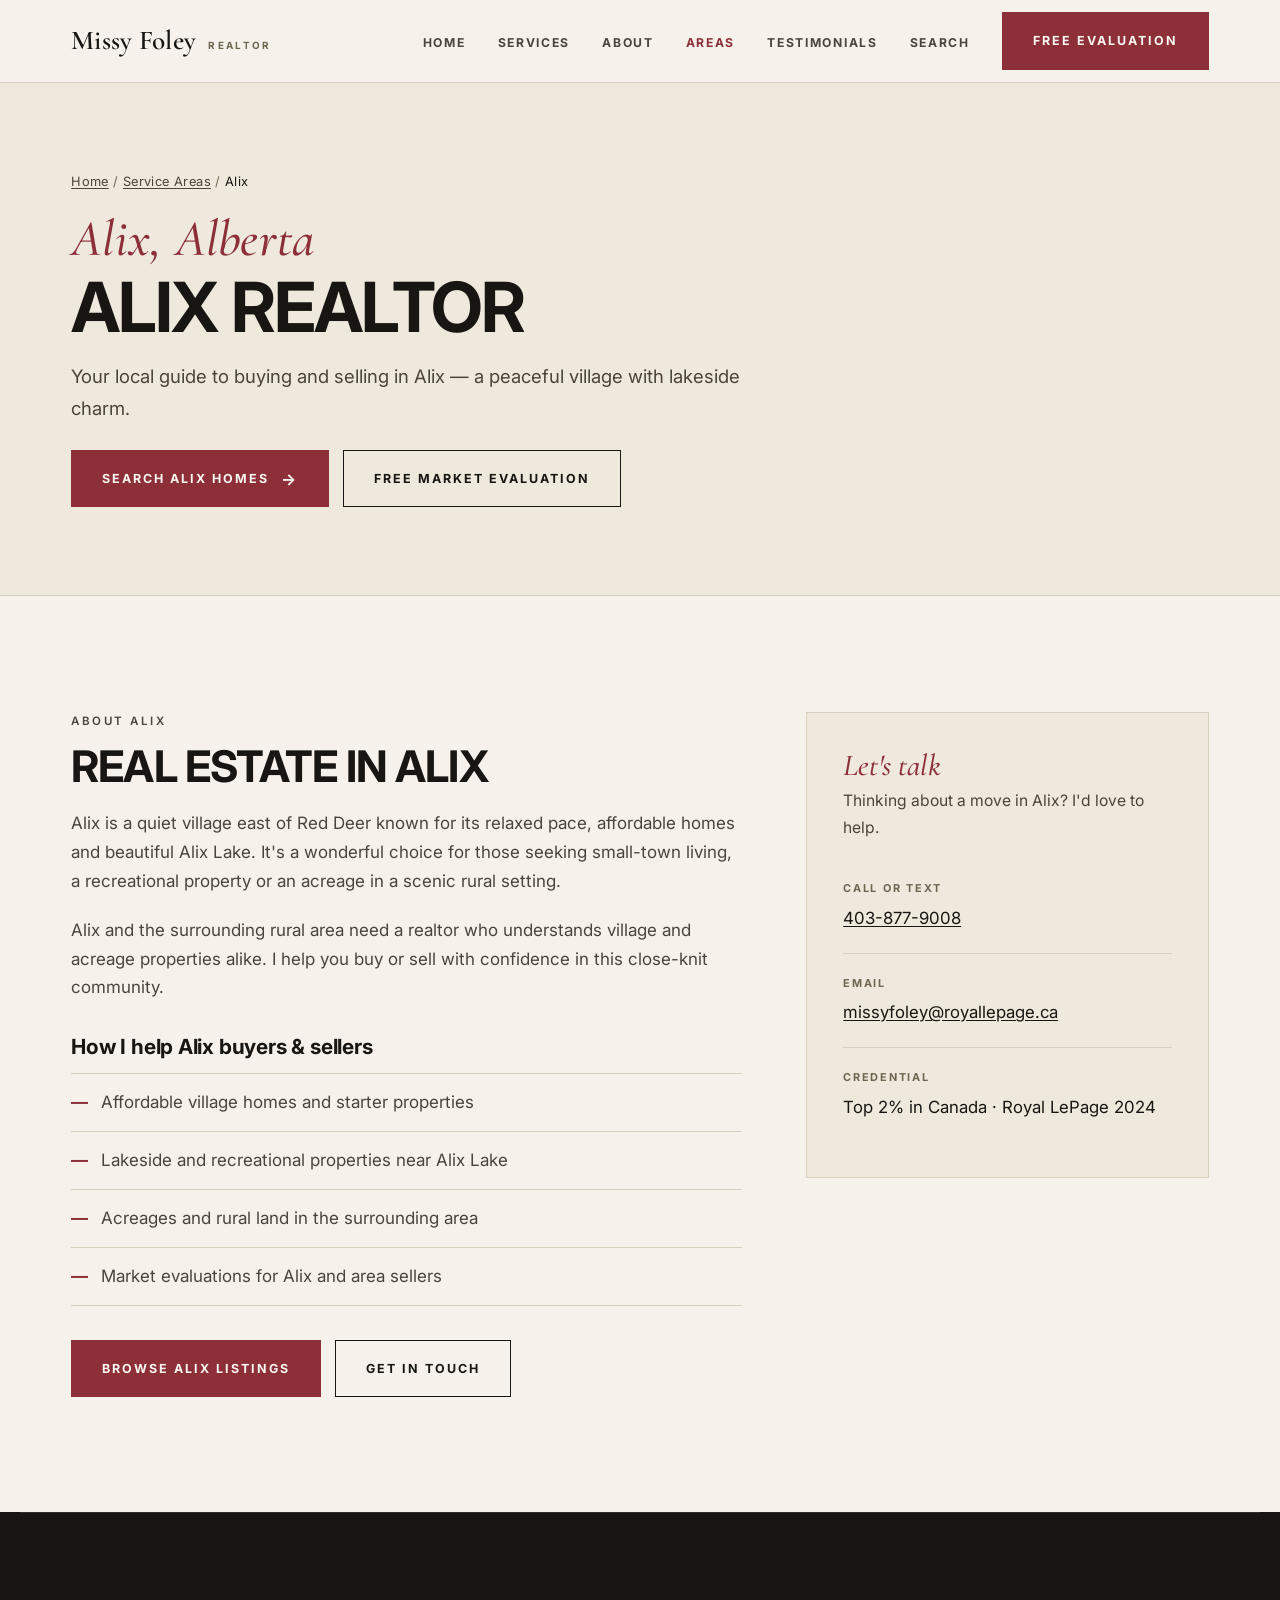
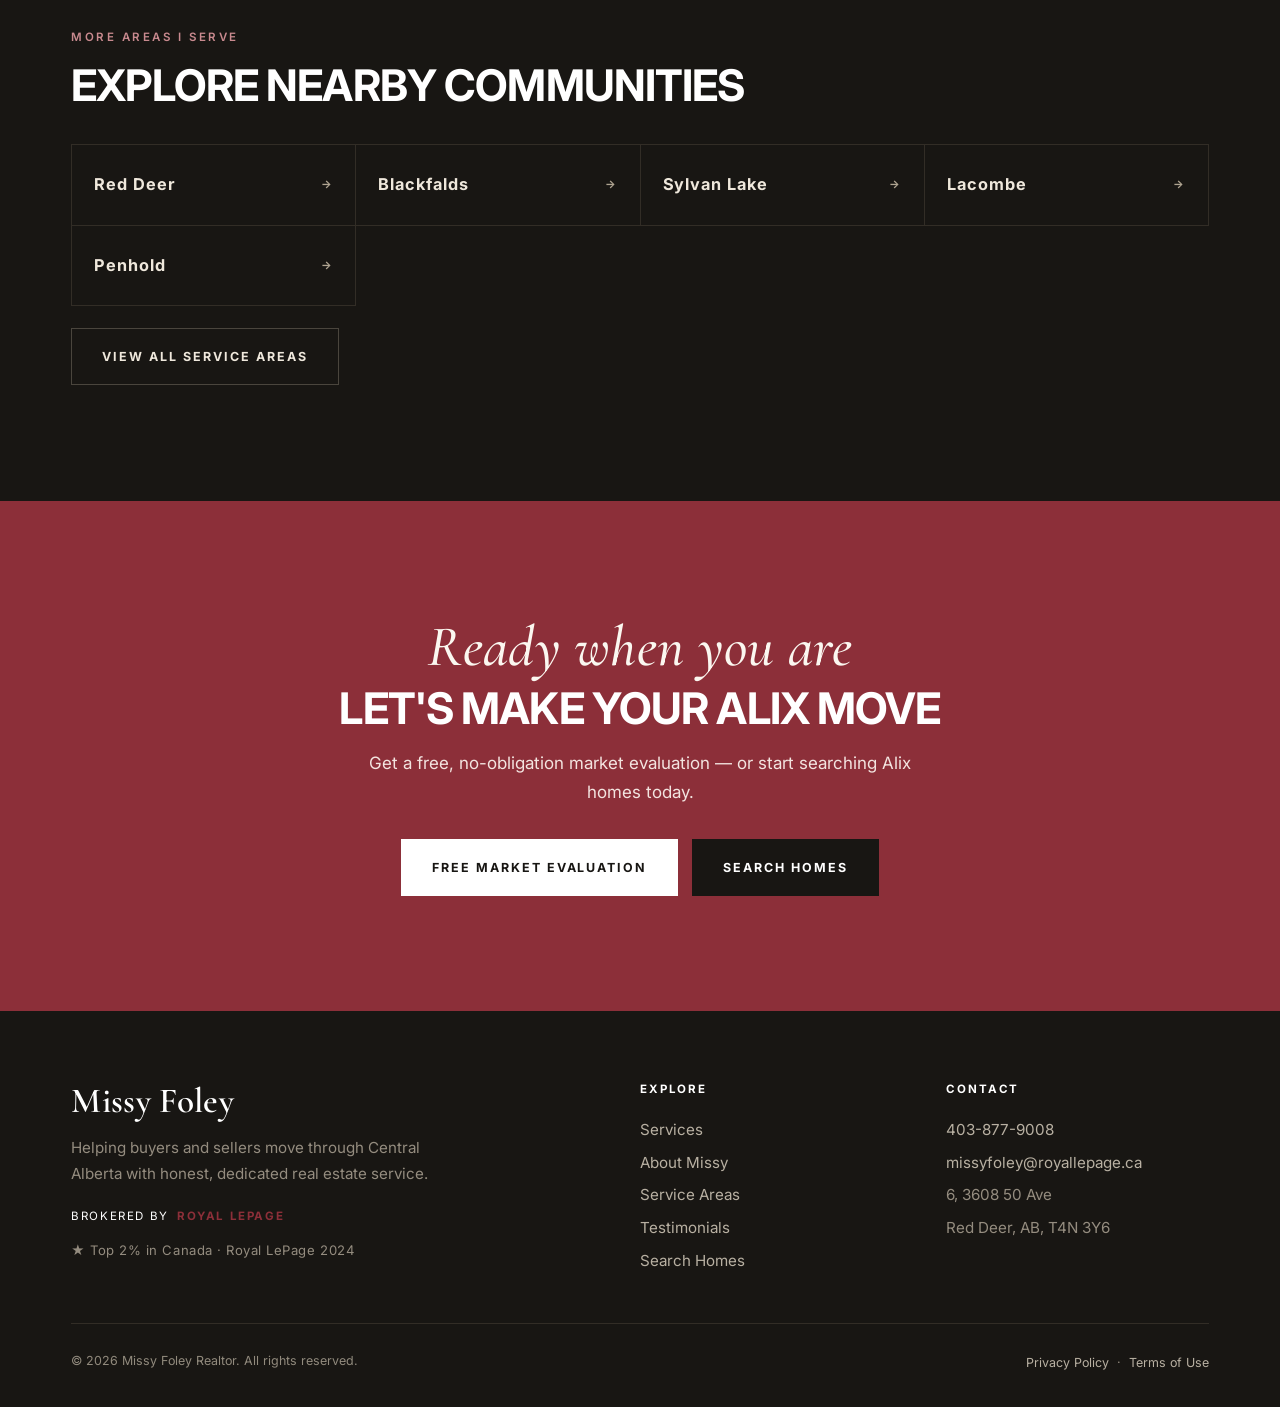
==== alix.html @ 683557af "Add files via upload" ====
<!DOCTYPE html>
<html lang="en">
<head>
<meta charset="UTF-8">
<meta name="viewport" content="width=device-width, initial-scale=1.0">
<title>Alix Realtor | Homes for Sale in Alix, AB | Missy Foley</title>
<meta name="description" content="Buying or selling in Alix, Alberta? Missy Foley is a top Central Alberta realtor (Top 2% in Canada, Royal LePage 2024). Search Alix homes for sale and get a free market evaluation.">
<meta name="keywords" content="Alix realtor, homes for sale Alix, Alix real estate, buying a home Alix, selling a home Alix, Alix AB realtor, Central Alberta realtor">
<link rel="canonical" href="https://missyfoley.royallepage.ca/alix.html">
<meta property="og:type" content="website">
<meta property="og:title" content="Alix Realtor | Homes for Sale in Alix, AB | Missy Foley">
<meta property="og:description" content="Buying or selling in Alix, Alberta? Missy Foley is a top Central Alberta realtor (Top 2% in Canada, Royal LePage 2024). Search Alix homes for sale and get a free market evaluation.">
<meta property="og:url" content="https://missyfoley.royallepage.ca/alix.html">
<meta property="og:locale" content="en_CA">
<meta name="robots" content="index, follow">
<link rel="preconnect" href="https://fonts.googleapis.com">
<link rel="preconnect" href="https://fonts.gstatic.com" crossorigin>
<link href="https://fonts.googleapis.com/css2?family=Inter:wght@300;400;500;600;700&family=Cormorant+Garamond:ital,wght@0,500;0,600;1,500;1,600&display=swap" rel="stylesheet">
<link rel="stylesheet" href="css/style.css">
<script type="application/ld+json">
{
  "@context":"https://schema.org",
  "@type":"RealEstateAgent",
  "name":"Missy Foley Realtor — Alix",
  "url":"https://missyfoley.royallepage.ca/alix.html",
  "telephone":"+1-403-877-9008",
  "email":"missyfoley@royallepage.ca",
  "areaServed":{"@type":"City","name":"Alix, Alberta"},
  "address":{"@type":"PostalAddress","streetAddress":"6, 3608 50 Ave","addressLocality":"Red Deer","addressRegion":"AB","postalCode":"T4N 3Y6","addressCountry":"CA"},
  "parentOrganization":{"@type":"Organization","name":"Royal LePage"},
  "award":"Top 2% in Canada, Royal LePage (2024)"
}
</script>
<script type="application/ld+json">
{
  "@context":"https://schema.org",
  "@type":"BreadcrumbList",
  "itemListElement":[
    {"@type":"ListItem","position":1,"name":"Home","item":"https://missyfoley.royallepage.ca/"},
    {"@type":"ListItem","position":2,"name":"Service Areas","item":"https://missyfoley.royallepage.ca/areas.html"},
    {"@type":"ListItem","position":3,"name":"Alix","item":"https://missyfoley.royallepage.ca/alix.html"}
  ]
}
</script>
</head>
<body>
<a class="skip-link" href="#main-city">Skip to content</a>
<header class="site-header">
  <div class="wrap nav">
    <a href="index.html" class="brand"><span class="brand__script">Missy Foley</span><span class="brand__tag">Realtor</span></a>
    <ul class="nav__links">
      <li><a href="index.html">Home</a></li>
      <li><a href="index.html#services">Services</a></li>
      <li><a href="index.html#about">About</a></li>
      <li><a href="areas.html" class="active" aria-current="page">Areas</a></li>
      <li><a href="testimonials.html">Testimonials</a></li>
      <li><a href="search.html">Search</a></li>
      <li><a href="index.html#contact" class="btn btn--red">Free Evaluation</a></li>
    </ul>
    <button class="nav__toggle" aria-label="Menu" aria-expanded="false"><span></span><span></span><span></span></button>
  </div>
</header>

<section class="page-hero" id="main-city">
  <div class="wrap">
    <nav class="crumbs" aria-label="Breadcrumb">
      <a href="index.html">Home</a> <span aria-hidden="true">/</span>
      <a href="areas.html">Service Areas</a> <span aria-hidden="true">/</span>
      <span aria-current="page">Alix</span>
    </nav>
    <span class="script">Alix, Alberta</span>
    <h1>Alix Realtor</h1>
    <p class="lead">Your local guide to buying and selling in Alix — a peaceful village with lakeside charm.</p>
    <div style="display:flex;gap:14px;flex-wrap:wrap;margin-top:26px">
      <a href="https://missyfoley.royallepage.ca" target="_blank" rel="noopener" class="btn btn--red">Search Alix Homes <span class="btn__arrow">&rarr;</span></a>
      <a href="index.html#contact" class="btn btn--ghost">Free Market Evaluation</a>
    </div>
  </div>
</section>

<section class="section">
  <div class="wrap city-body">
    <div class="city-body__main">
      <p class="kicker kicker--red">About Alix</p>
      <h2 style="margin:12px 0 18px">Real estate in Alix</h2>
      <p>Alix is a quiet village east of Red Deer known for its relaxed pace, affordable homes and beautiful Alix Lake. It&#x27;s a wonderful choice for those seeking small-town living, a recreational property or an acreage in a scenic rural setting.</p>
      <p style="margin-top:20px">Alix and the surrounding rural area need a realtor who understands village and acreage properties alike. I help you buy or sell with confidence in this close-knit community.</p>

      <h3 style="margin:34px 0 8px;text-transform:none;font-size:1.3rem;letter-spacing:-.01em">How I help Alix buyers &amp; sellers</h3>
      <ul class="city-list">
        <li>Affordable village homes and starter properties</li>
        <li>Lakeside and recreational properties near Alix Lake</li>
        <li>Acreages and rural land in the surrounding area</li>
        <li>Market evaluations for Alix and area sellers</li>
      </ul>

      <div style="margin-top:34px;display:flex;gap:14px;flex-wrap:wrap">
        <a href="https://missyfoley.royallepage.ca" target="_blank" rel="noopener" class="btn btn--red">Browse Alix Listings</a>
        <a href="index.html#contact" class="btn btn--ghost">Get in Touch</a>
      </div>
    </div>
    <aside class="city-aside">
      <div class="city-card">
        <span class="script" style="color:var(--red);font-size:1.9rem;display:block;margin-bottom:6px">Let's talk</span>
        <p style="font-size:.98rem;color:var(--ink-2);margin-bottom:18px">Thinking about a move in Alix? I'd love to help.</p>
        <div class="info-item"><b>Call or Text</b><a href="tel:+14038779008" class="inline-link">403-877-9008</a></div>
        <div class="info-item"><b>Email</b><a href="mailto:missyfoley@royallepage.ca" class="inline-link">missyfoley@royallepage.ca</a></div>
        <div class="info-item"><b>Credential</b><span>Top 2% in Canada · Royal LePage 2024</span></div>
      </div>
    </aside>
  </div>
</section>

<section class="section areas" style="padding-top:0;background:var(--ink)">
  <div class="wrap" style="padding-top:clamp(64px,9vw,120px);border-top:1px solid #322d26">
    <p class="kicker">More Areas I Serve</p>
    <h2>Explore nearby communities</h2>
    <div class="area-grid" style="margin-top:34px">
      <a href="red-deer.html">Red Deer <span>&rarr;</span></a>
      <a href="blackfalds.html">Blackfalds <span>&rarr;</span></a>
      <a href="sylvan-lake.html">Sylvan Lake <span>&rarr;</span></a>
      <a href="lacombe.html">Lacombe <span>&rarr;</span></a>
      <a href="penhold.html">Penhold <span>&rarr;</span></a>
      
    </div>
    <p style="margin-top:22px"><a href="areas.html" class="btn" style="background:transparent;border-color:#4a453d;color:#efe8dc">View all service areas</a></p>
  </div>
</section>

<section class="section cta">
  <div class="wrap">
    <span class="script">Ready when you are</span>
    <h2>Let's make your Alix move</h2>
    <p>Get a free, no-obligation market evaluation — or start searching Alix homes today.</p>
    <div class="cta__btns">
      <a href="index.html#contact" class="btn btn--onred">Free Market Evaluation</a>
      <a href="https://missyfoley.royallepage.ca" target="_blank" rel="noopener" class="btn" style="background:#181613;border-color:#181613">Search Homes</a>
    </div>
  </div>
</section>

<footer class="footer">
  <div class="wrap">
    <div class="footer__grid">
      <div class="footer__brand">
        <span class="brand__script">Missy Foley</span>
        <p>Helping buyers and sellers move through Central Alberta with honest, dedicated real estate service.</p>
        <div class="footer__lp">Brokered by <b>Royal LePage</b></div>
        <p style="color:#948c7f;font-size:.82rem;margin-top:10px;letter-spacing:.04em">★ Top 2% in Canada · Royal LePage 2024</p>
      </div>
      <div>
        <h3 class="footer__h">Explore</h3>
        <a href="index.html#services">Services</a><br><a href="index.html#about">About Missy</a><br>
        <a href="areas.html">Service Areas</a><br><a href="testimonials.html">Testimonials</a><br><a href="search.html">Search Homes</a>
      </div>
      <div>
        <h3 class="footer__h">Contact</h3>
        <a href="tel:+14038779008">403-877-9008</a><br>
        <a href="mailto:missyfoley@royallepage.ca">missyfoley@royallepage.ca</a><br>
        <span style="color:#948c7f;font-size:.95rem;line-height:2.15">6, 3608 50 Ave<br>Red Deer, AB, T4N 3Y6</span>
      </div>
    </div>
    <div class="footer__bottom">
      <span>&copy; <span id="yr"></span> Missy Foley Realtor. All rights reserved.</span>
      <span><a href="privacy.html">Privacy Policy</a> &nbsp;·&nbsp; <a href="terms.html">Terms of Use</a></span>
    </div>
  </div>
</footer>
<script>document.getElementById('yr').textContent=new Date().getFullYear();</script>
<script src="js/main.js"></script>
</body>
</html>
---- css/style.css ----
/* ===== Missy Foley Realtor — Editorial Rebrand ===== */
:root{
  --paper:#F6F2EB;--paper-2:#EFE8DC;--ink:#181613;--ink-2:#4A443C;--taupe:#6E6551;
  --line:#D8CFBF;--red:#8C2F39;--red-dk:#6F242C;--white:#fff;--offwhite:#FBF7F0;--rose:#C98A8F;--maxw:1240px;
  --serif:"Cormorant Garamond",Georgia,serif;
  --sans:"Inter",-apple-system,BlinkMacSystemFont,"Segoe UI",sans-serif;
}
*{box-sizing:border-box;margin:0;padding:0}
html{scroll-behavior:smooth}
body{font-family:var(--sans);color:var(--ink);background:var(--paper);line-height:1.7;font-size:17px;font-weight:400;-webkit-font-smoothing:antialiased}
img{max-width:100%;display:block}
a{color:inherit;text-decoration:none}
h1,h2,h3,h4{font-family:var(--sans);font-weight:700;line-height:1.1;letter-spacing:-.02em}
h1{font-size:clamp(2.3rem,5.4vw,4.4rem);text-transform:uppercase;letter-spacing:-.025em}
h2{font-size:clamp(1.8rem,3.4vw,2.8rem);text-transform:uppercase;letter-spacing:-.02em}
h3{font-size:1.15rem;text-transform:uppercase;letter-spacing:.02em}
.script{font-family:var(--serif);text-transform:none!important;font-weight:500;letter-spacing:.005em;color:var(--ink-2);line-height:1.1;font-style:italic}
p{max-width:66ch}
.lead{font-size:1.16rem;color:var(--ink-2);max-width:56ch;font-weight:400}
.kicker{font-size:.72rem;font-weight:600;letter-spacing:.22em;text-transform:uppercase;color:var(--taupe)}
.kicker--red{color:var(--red)}
.wrap{max-width:var(--maxw);margin:0 auto;padding:0 clamp(22px,4vw,54px)}
.section{padding:clamp(64px,9vw,120px) 0}
.btn{display:inline-flex;align-items:center;gap:12px;font-family:var(--sans);font-weight:700;font-size:.78rem;letter-spacing:.16em;text-transform:uppercase;padding:17px 30px;border:1.5px solid var(--ink);background:var(--ink);color:#fff;cursor:pointer;transition:background .22s,color .22s,border-color .22s}
.btn:hover{background:transparent;color:var(--ink)}
.btn--red{background:var(--red);border-color:var(--red);color:var(--offwhite)}
.btn--red:hover{background:var(--red-dk);border-color:var(--red-dk);color:var(--offwhite)}
.btn--ghost{background:transparent;color:var(--ink)}
.btn--ghost:hover{background:var(--ink);color:#fff}
.btn--onred{background:#fff;border-color:#fff;color:var(--ink)}
.btn--onred:hover{background:transparent;color:#fff}
.btn__arrow{font-size:1rem;line-height:1}
.site-header{position:sticky;top:0;z-index:100;background:rgba(246,242,235,.94);backdrop-filter:blur(8px);border-bottom:1px solid var(--line)}
.nav{display:flex;align-items:center;justify-content:space-between;height:82px}
.brand{display:flex;align-items:baseline;gap:12px}
.brand__script{font-family:var(--serif);font-size:1.7rem;font-weight:600;color:var(--ink);line-height:1;letter-spacing:.01em}
.brand__tag{font-size:.62rem;letter-spacing:.24em;text-transform:uppercase;color:var(--taupe);font-weight:700}
.nav__links{display:flex;align-items:center;gap:32px;list-style:none}
.nav__links a:not(.btn){font-size:.76rem;font-weight:700;letter-spacing:.14em;text-transform:uppercase;color:var(--ink-2);transition:color .2s}
.nav__links a:not(.btn):hover,.nav__links a:not(.btn).active{color:var(--red)}
.nav__links a.btn--red,.nav__links a.btn--red:hover{color:var(--offwhite)}
.nav__toggle{display:none;background:none;border:0;cursor:pointer;flex-direction:column;gap:5px;padding:8px}
.nav__toggle span{width:26px;height:2px;background:var(--ink);display:block;transition:.25s}
.hero{position:relative;background:var(--paper);border-bottom:1px solid var(--line)}
.hero__grid{display:grid;grid-template-columns:1.02fr 1fr;min-height:min(86vh,760px)}
.hero__left{padding:clamp(48px,7vw,96px) clamp(22px,4vw,72px) clamp(48px,7vw,96px) clamp(40px,6vw,110px);display:flex;flex-direction:column;justify-content:center;position:relative}
.hero__spine{position:absolute;left:clamp(20px,3.4vw,54px);top:clamp(48px,7vw,96px);bottom:clamp(48px,7vw,96px);width:2px;background:var(--red)}
.hero__index{position:absolute;left:clamp(8px,2.4vw,34px);top:50%;transform:rotate(180deg);writing-mode:vertical-rl;font-size:.66rem;letter-spacing:.32em;text-transform:uppercase;color:var(--taupe);font-weight:700}
.hero__namescript{font-family:var(--serif);font-style:italic;color:var(--ink);font-size:clamp(2.6rem,5.2vw,4.2rem);line-height:1.05;margin-bottom:10px;font-weight:600}
.hero h1{margin:0 0 24px;font-size:clamp(1.5rem,3vw,2.4rem);letter-spacing:-.01em;color:var(--ink)}
.hero__sub{font-size:clamp(1.05rem,1.6vw,1.28rem);color:var(--ink-2);max-width:44ch;margin-bottom:36px}
.hero__cta{display:flex;gap:14px;flex-wrap:wrap}
.hero__right{position:relative;background:var(--ink)}
.hero__right img{width:100%;height:100%;object-fit:cover;object-position:center top;filter:saturate(1.02)}
.hero__stamp{position:absolute;left:-46px;bottom:44px;background:var(--red);color:var(--offwhite);padding:28px 32px;max-width:240px;box-shadow:0 24px 40px -22px rgba(0,0,0,.55)}
.hero__stamp b{font-family:var(--serif);font-weight:600;font-size:2rem;display:block;line-height:1;margin-bottom:14px}
.hero__stamp span{font-size:.78rem;letter-spacing:.14em;text-transform:uppercase;font-weight:600;line-height:1.5;display:block}
.marquee{background:var(--ink);color:var(--paper);overflow:hidden;border-bottom:1px solid #2a2620}
.marquee__row{display:flex;gap:0;white-space:nowrap;animation:slide 34s linear infinite}
@keyframes slide{to{transform:translateX(-50%)}}
.marquee__row span{padding:18px 34px;font-size:.8rem;letter-spacing:.22em;text-transform:uppercase;font-weight:700;color:#cdc5b7}
.marquee__row .dot{color:var(--red)}
@media(prefers-reduced-motion:reduce){.marquee__row{animation:none;flex-wrap:wrap;white-space:normal;justify-content:center}}
.intro{background:var(--paper);position:relative}
.intro__grid{display:grid;grid-template-columns:.42fr 1fr;gap:clamp(30px,5vw,70px);align-items:start}
.intro__label{position:sticky;top:110px}
.intro__label .num{font-family:var(--sans);font-weight:600;font-size:.72rem;letter-spacing:.22em;text-transform:uppercase;color:var(--red)}
.intro__label h2{margin-top:14px}
.intro__big{font-family:var(--sans);font-weight:300;font-size:clamp(1.5rem,3.1vw,2.4rem);line-height:1.32;letter-spacing:-.01em;color:var(--ink)}
.intro__big .hl{color:var(--red);font-weight:700}
.intro__sig{font-family:var(--serif);font-style:italic;color:var(--ink);font-size:1.7rem;line-height:1;margin-top:28px}
.services{background:var(--paper-2);border-top:1px solid var(--line);border-bottom:1px solid var(--line)}
.svc-head{display:grid;grid-template-columns:1fr 1fr;gap:clamp(24px,5vw,64px);align-items:end;margin-bottom:36px}
.svc-head>div p,.svc-head>p{max-width:40ch;color:var(--ink-2)}
.svc-head h2{margin-top:10px}
.svc-list{border-top:1px solid var(--line)}
.svc-row{display:grid;grid-template-columns:1fr 1.4fr auto;gap:28px;align-items:center;padding:28px 8px;border-bottom:1px solid var(--line);transition:padding-left .25s,background .25s}
.svc-row:hover{padding-left:22px;background:rgba(200,16,46,.03)}
.svc-row__num{font-weight:700;font-size:.82rem;color:var(--red);letter-spacing:.08em}
.svc-row__title{font-family:var(--sans);font-weight:700;font-size:1.28rem;letter-spacing:-.01em;text-transform:none}
.svc-row__desc{color:var(--ink-2);font-size:1rem}
.svc-row__mark{color:var(--taupe);font-size:1.3rem;transition:color .25s,transform .25s}
.svc-row:hover .svc-row__mark{color:var(--red);transform:translateX(4px)}
.feature{background:var(--paper)}
.feature__grid{display:grid;grid-template-columns:1fr 1fr;gap:clamp(30px,6vw,80px);align-items:center}
.feature__media{position:relative;padding:20px 20px 0 0}
.feature__media img{position:relative;z-index:2;width:100%;aspect-ratio:4/5;object-fit:cover;object-position:center}
.feature__media::before{content:"";position:absolute;inset:0 0 34px 34px;border:2px solid var(--red);z-index:1}
.feature__body .kicker{margin-bottom:18px}
.feature ul{list-style:none;margin:28px 0 34px;display:grid;gap:0;border-top:1px solid var(--line)}
.feature li{padding:15px 0 15px 34px;border-bottom:1px solid var(--line);position:relative;color:var(--ink-2)}
.feature li::before{content:"—";position:absolute;left:0;color:var(--red);font-weight:700}
.areas{background:var(--ink);color:var(--paper)}
.areas .kicker{color:var(--rose)}
.areas h2{color:#fff;margin:14px 0 20px}
.areas__lead{color:#cbc3b5;max-width:52ch}
.area-grid{display:grid;grid-template-columns:repeat(4,1fr);gap:0;margin-top:44px;border-top:1px solid #322d26;border-left:1px solid #322d26}
.area-grid a{padding:26px 22px;border-right:1px solid #322d26;border-bottom:1px solid #322d26;font-weight:700;letter-spacing:.06em;font-size:1.02rem;color:#efe8dc;display:flex;justify-content:space-between;align-items:center;transition:background .22s,color .22s}
.area-grid a:hover{background:var(--red);color:#fff}
.area-grid a span{font-size:.7rem;color:#AFA491;letter-spacing:.14em}
.area-grid a:hover span{color:#fff}
.testi{background:var(--paper-2)}
.testi-grid{display:grid;grid-template-columns:repeat(3,1fr);gap:0;border-top:1px solid var(--line);border-left:1px solid var(--line)}
.quote{padding:40px 34px;border-right:1px solid var(--line);border-bottom:1px solid var(--line);background:var(--paper)}
.quote__mark{font-family:var(--serif);color:var(--red);font-size:3rem;line-height:.5;height:30px}
.quote p{font-size:1.04rem;color:var(--ink-2);margin-top:10px}
.quote__by{margin-top:24px;font-weight:700;font-size:.82rem;letter-spacing:.1em;text-transform:uppercase}
.quote__by span{display:block;font-weight:400;letter-spacing:.14em;color:var(--taupe);font-size:.72rem;margin-top:4px}
.cta{background:var(--red);color:#fff;text-align:center}
.cta .script{color:var(--offwhite);font-size:clamp(2.4rem,5vw,3.6rem)}
.cta h2{color:#fff;margin:6px 0 16px}
.cta p{margin:0 auto 32px;color:#F3E4E0;max-width:50ch}
.cta__btns{display:flex;gap:14px;justify-content:center;flex-wrap:wrap}
.contact{background:var(--paper)}
.contact__grid{display:grid;grid-template-columns:1.05fr .95fr;gap:clamp(34px,5vw,72px)}
.form label{display:block;font-size:.72rem;font-weight:700;letter-spacing:.14em;text-transform:uppercase;margin:22px 0 8px;color:var(--ink-2)}
.form input,.form select,.form textarea{width:100%;padding:15px 16px;border:1.5px solid var(--line);background:#fff;font-family:var(--sans);font-size:1rem;color:var(--ink);border-radius:0}
.form input:focus,.form select:focus,.form textarea:focus{outline:none;border-color:var(--red)}
.form textarea{min-height:120px;resize:vertical}
.form .btn{margin-top:28px;width:100%;justify-content:center}
.form__note{font-size:.8rem;color:var(--taupe);margin-top:16px}
.contact__aside{background:var(--paper-2);border:1px solid var(--line);padding:clamp(30px,4vw,44px)}
.contact__aside .script{color:var(--red);font-size:2.4rem;display:block;margin-bottom:8px}
.info-item{padding:20px 0;border-bottom:1px solid var(--line)}
.info-item:last-of-type{border-bottom:0}
.info-item b{display:block;font-size:.68rem;letter-spacing:.16em;text-transform:uppercase;color:var(--taupe);margin-bottom:6px;font-weight:700}
.info-item a,.info-item span{font-size:1.05rem;color:var(--ink);font-weight:400}
.footer{background:var(--ink);color:#b8b0a2;padding:72px 0 30px}
.footer__grid{display:grid;grid-template-columns:2fr 1fr 1fr;gap:44px;padding-bottom:46px;border-bottom:1px solid #322d26}
.footer .brand__script{color:#fff;font-size:2.2rem}
.footer__brand p{color:#948c7f;font-size:.95rem;margin-top:14px;max-width:36ch}
.footer h3,.footer h4{color:#fff;font-size:.72rem;letter-spacing:.16em;text-transform:uppercase;margin-bottom:18px;font-weight:700}
.footer a{color:#b8b0a2;font-size:.95rem;line-height:2.15;transition:color .2s}
.footer a:hover{color:var(--red)}
.footer__lp{display:inline-flex;align-items:center;gap:8px;margin-top:20px;color:#fff;font-size:.72rem;letter-spacing:.14em;text-transform:uppercase}
.footer__lp b{color:var(--red)}
.footer__bottom{display:flex;justify-content:space-between;flex-wrap:wrap;gap:14px;padding-top:26px;font-size:.78rem;color:#918a7d}
.footer__bottom a{font-size:.78rem}
.page-hero{background:var(--paper-2);border-bottom:1px solid var(--line);padding:clamp(50px,7vw,88px) 0}
.page-hero .script{color:var(--red);font-size:clamp(2.2rem,4.5vw,3.2rem);display:block;margin-bottom:2px}
.page-hero p{margin-top:16px;color:var(--ink-2)}
.search-hero{position:relative;background:var(--ink);color:#fff;overflow:hidden}
.search-hero__img{position:absolute;inset:0}
.search-hero__img img{width:100%;height:100%;object-fit:cover;object-position:center 20%;opacity:.34}
.search-hero__inner{position:relative;z-index:2;padding:clamp(70px,11vw,150px) 0;text-align:center}
.search-hero .script{color:var(--rose);font-size:clamp(2.6rem,6vw,4.2rem);display:block}
.search-hero h1{color:#fff;margin:6px 0 18px}
.search-hero p{color:#d7cfc1;margin:0 auto 34px;max-width:56ch}
.city-grid{display:grid;grid-template-columns:repeat(4,1fr);gap:0;margin-top:44px;border-top:1px solid var(--line);border-left:1px solid var(--line)}
.city-grid a{padding:24px 20px;border-right:1px solid var(--line);border-bottom:1px solid var(--line);font-weight:700;letter-spacing:.05em;background:var(--paper);color:var(--ink);display:flex;justify-content:space-between;align-items:center;transition:background .2s,color .2s}
.city-grid a:hover{background:var(--red);color:#fff}
.city-grid a span{color:var(--taupe);font-size:1.1rem}
.city-grid a:hover span{color:#fff}
.legal{background:var(--paper);padding:clamp(50px,7vw,80px) 0}
.legal .wrap{max-width:820px}
.legal .script{color:var(--red);font-size:2.4rem;display:block;margin-bottom:4px}
.legal .updated{color:var(--taupe);font-size:.88rem;margin:10px 0 40px}
.legal h2{font-size:1.35rem;margin:38px 0 12px;text-transform:none;letter-spacing:-.01em}
.legal p,.legal li{color:var(--ink-2);font-size:1.02rem}
.legal ul{margin:14px 0 14px 22px;display:grid;gap:8px}
.legal a{color:var(--red);text-decoration:underline}
/* Inline prose links: distinguishable without color (WCAG 1.4.1) */
.inline-link{color:var(--red);text-decoration:underline;text-underline-offset:2px;font-weight:600}
.inline-link:hover{text-decoration-thickness:2px}
@media(max-width:960px){
  .hero__grid{grid-template-columns:1fr}
  .hero__right{min-height:60vh;order:-1}
  .hero__right img{object-position:center 15%}
  .hero__stamp{left:auto;right:20px;bottom:20px}
  .hero__index{display:none}
  .intro__grid{grid-template-columns:1fr;gap:24px}
  .intro__label{position:static}
  .feature__grid{grid-template-columns:1fr}
  .feature__media{max-width:460px}
  .contact__grid{grid-template-columns:1fr}
  .area-grid,.city-grid{grid-template-columns:repeat(2,1fr)}
  .testi-grid{grid-template-columns:1fr 1fr}
  .footer__grid{grid-template-columns:1fr 1fr}
  .nav__links{position:fixed;inset:82px 0 auto 0;background:var(--paper);flex-direction:column;align-items:flex-start;gap:0;padding:8px 24px 22px;border-bottom:1px solid var(--line);transform:translateY(-125%);transition:transform .3s;box-shadow:0 20px 30px -20px rgba(0,0,0,.25)}
  .nav__links.open{transform:translateY(0)}
  .nav__links li{width:100%;border-bottom:1px solid var(--line)}
  .nav__links li:last-child{border:0;padding-top:14px}
  .nav__links a{display:block;padding:16px 0;font-size:.95rem}
  .nav__toggle{display:flex}
  .svc-row{grid-template-columns:1fr;gap:6px}
  .svc-row__desc{grid-column:1}
  .svc-row__mark{display:none}
}
@media(max-width:560px){
  .area-grid,.city-grid,.testi-grid,.footer__grid{grid-template-columns:1fr}
  .hero__stamp{right:14px}
  .feature__media::before{inset:0 0 20px 20px}
}
@media(prefers-reduced-motion:reduce){*{scroll-behavior:auto;transition:none!important}}

/* ===== Accessibility ===== */
:focus-visible{outline:3px solid var(--red);outline-offset:3px}
.hero__right img:focus-visible,a:focus-visible,button:focus-visible,input:focus-visible,select:focus-visible,textarea:focus-visible{outline:3px solid var(--red);outline-offset:3px}
/* On dark sections a red outline can be low-contrast against near-black; use a light ring */
.areas a:focus-visible,.footer a:focus-visible,.marquee :focus-visible,.search-hero a:focus-visible,.cta .btn--onred:focus-visible{outline:3px solid #FBF7F0;outline-offset:3px}
.skip-link{position:absolute;left:-999px;top:0;z-index:1000;background:var(--ink);color:var(--offwhite);padding:12px 20px;font-weight:600;letter-spacing:.06em}
.skip-link:focus{left:12px;top:12px}

/* ===== Award / credential badge ===== */
.award-badge{
  display:inline-flex;align-items:center;gap:8px;
  font-family:var(--sans);font-weight:600;font-size:.74rem;letter-spacing:.1em;
  text-transform:uppercase;color:var(--red);
  border:1.5px solid var(--red);border-radius:2px;padding:8px 14px;line-height:1.2;
}
.hero__badge-line{margin:0 0 18px}
.award-line{margin:22px 0 0}
@media(max-width:560px){
  .award-badge{font-size:.68rem;letter-spacing:.08em;padding:7px 11px}
}

/* ===== City landing pages ===== */
.crumbs{font-size:.8rem;color:var(--taupe);margin-bottom:18px;letter-spacing:.03em}
.crumbs a{color:var(--ink-2);text-decoration:underline;text-underline-offset:2px}
.crumbs a:hover{color:var(--red)}
.crumbs span[aria-current]{color:var(--ink)}
.city-body{display:grid;grid-template-columns:1.5fr .9fr;gap:clamp(30px,5vw,64px);align-items:start}
.city-body__main p{color:var(--ink-2)}
.city-list{list-style:none;margin:14px 0 0;display:grid;gap:0;border-top:1px solid var(--line)}
.city-list li{padding:14px 0 14px 30px;border-bottom:1px solid var(--line);position:relative;color:var(--ink-2)}
.city-list li::before{content:"—";position:absolute;left:0;color:var(--red);font-weight:700}
.city-aside{position:sticky;top:104px}
.city-card{background:var(--paper-2);border:1px solid var(--line);padding:clamp(26px,3vw,36px)}
.city-card .info-item:last-of-type{border-bottom:0}
@media(max-width:900px){
  .city-body{grid-template-columns:1fr}
  .city-aside{position:static}
}

/* ===== Areas hub page ===== */
.areas-hub{background:var(--paper)}
.areas-hub__grid{display:grid;grid-template-columns:repeat(3,1fr);gap:0;border-top:1px solid var(--line);border-left:1px solid var(--line);margin-top:8px}
.area-tile{display:block;padding:34px 30px;border-right:1px solid var(--line);border-bottom:1px solid var(--line);background:var(--paper);transition:background .2s}
.area-tile:hover{background:var(--paper-2)}
.area-tile h3{text-transform:none;font-size:1.25rem;letter-spacing:-.01em;margin-bottom:8px}
.area-tile p{font-size:.95rem;color:var(--ink-2);margin-bottom:14px}
.area-tile .go{font-size:.74rem;font-weight:700;letter-spacing:.14em;text-transform:uppercase;color:var(--red)}
@media(max-width:900px){.areas-hub__grid{grid-template-columns:1fr 1fr}}
@media(max-width:560px){.areas-hub__grid{grid-template-columns:1fr}}
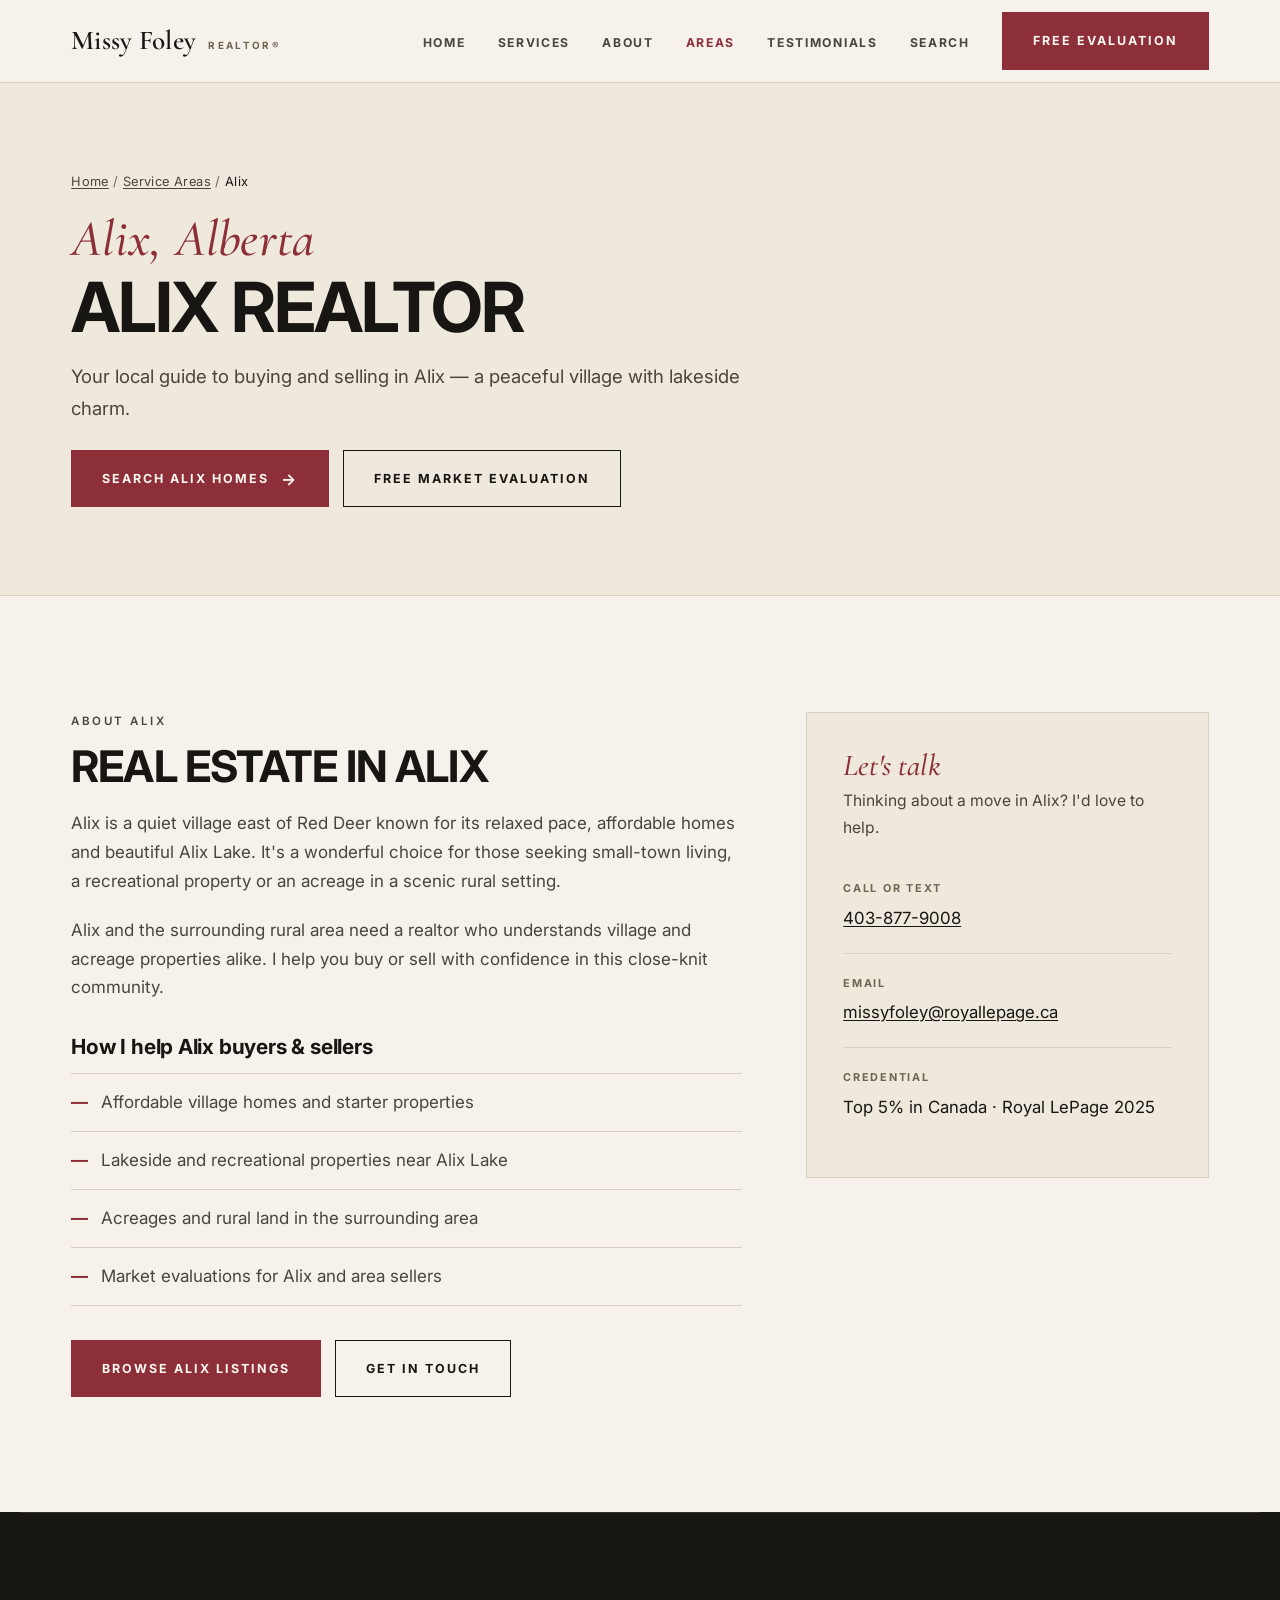
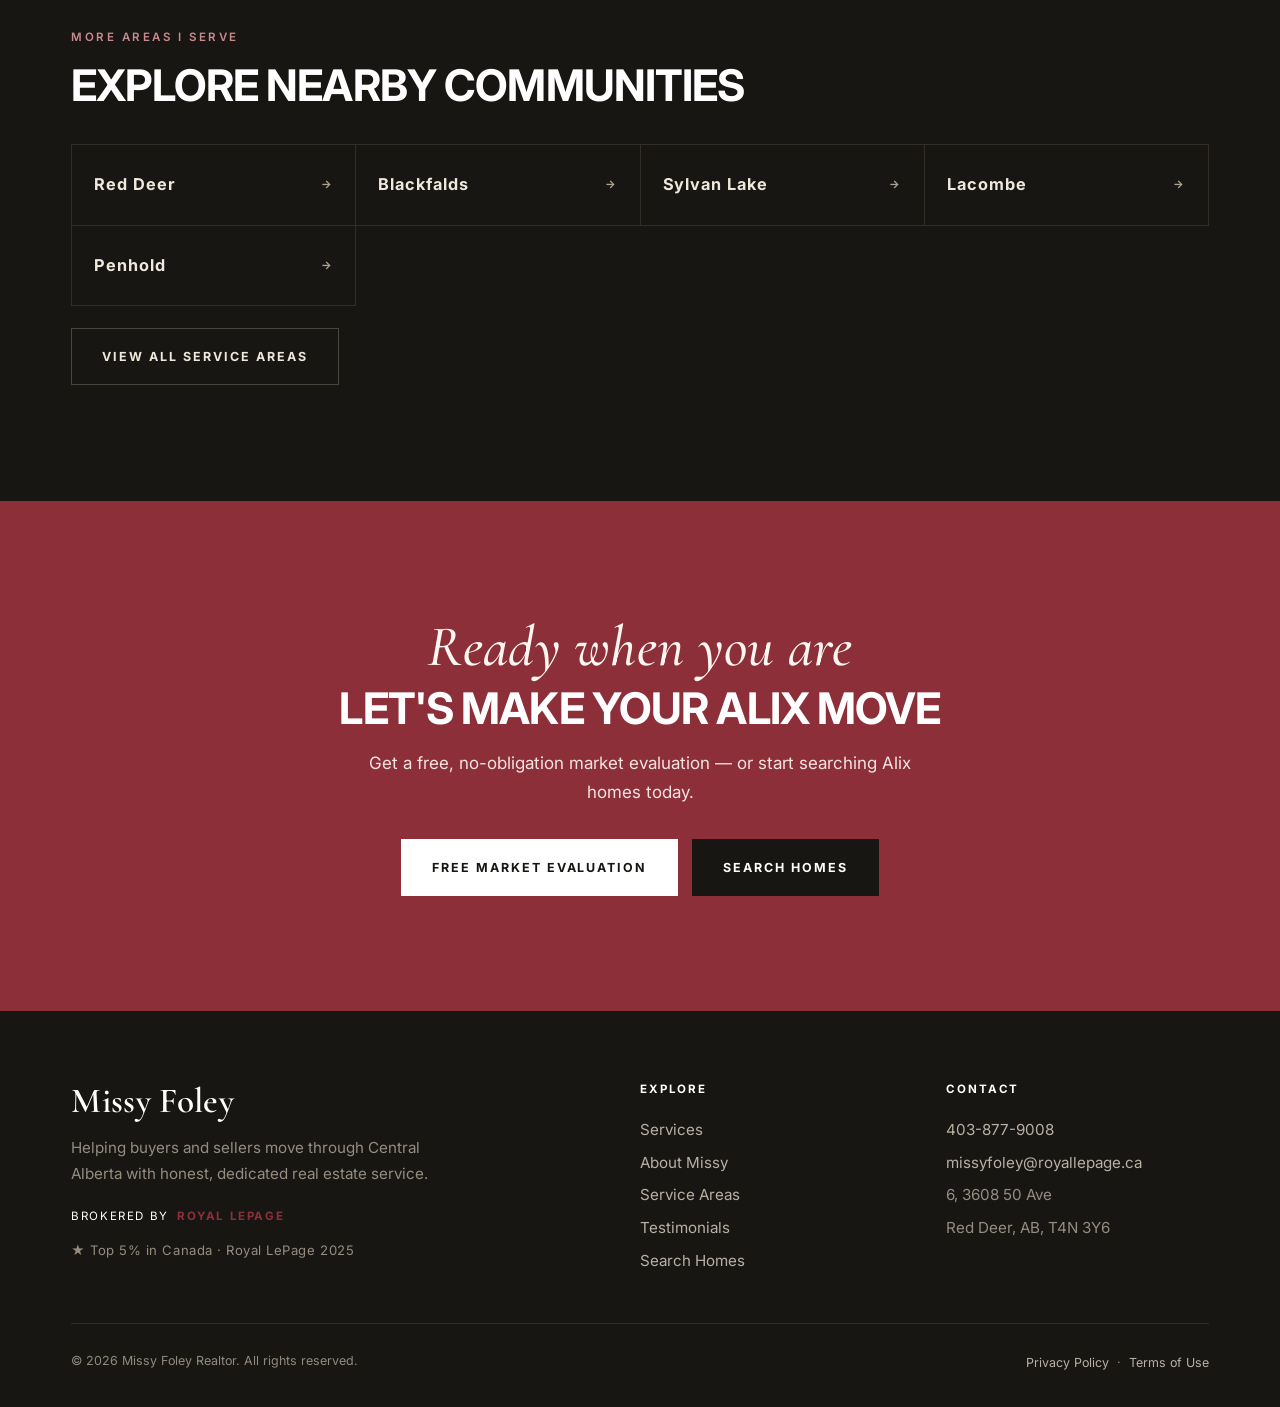
==== commit db10cd51: "Add files via upload" ====
--- a/alix.html
+++ b/alix.html
@@ -4,12 +4,12 @@
 <meta charset="UTF-8">
 <meta name="viewport" content="width=device-width, initial-scale=1.0">
 <title>Alix Realtor | Homes for Sale in Alix, AB | Missy Foley</title>
-<meta name="description" content="Buying or selling in Alix, Alberta? Missy Foley is a top Central Alberta realtor (Top 2% in Canada, Royal LePage 2024). Search Alix homes for sale and get a free market evaluation.">
+<meta name="description" content="Buying or selling in Alix, Alberta? Missy Foley is a top Central Alberta realtor (Top 5% in Canada, Royal LePage 2025). Search Alix homes for sale and get a free market evaluation.">
 <meta name="keywords" content="Alix realtor, homes for sale Alix, Alix real estate, buying a home Alix, selling a home Alix, Alix AB realtor, Central Alberta realtor">
 <link rel="canonical" href="https://missyfoley.royallepage.ca/alix.html">
 <meta property="og:type" content="website">
 <meta property="og:title" content="Alix Realtor | Homes for Sale in Alix, AB | Missy Foley">
-<meta property="og:description" content="Buying or selling in Alix, Alberta? Missy Foley is a top Central Alberta realtor (Top 2% in Canada, Royal LePage 2024). Search Alix homes for sale and get a free market evaluation.">
+<meta property="og:description" content="Buying or selling in Alix, Alberta? Missy Foley is a top Central Alberta realtor (Top 5% in Canada, Royal LePage 2025). Search Alix homes for sale and get a free market evaluation.">
 <meta property="og:url" content="https://missyfoley.royallepage.ca/alix.html">
 <meta property="og:locale" content="en_CA">
 <meta name="robots" content="index, follow">
@@ -28,7 +28,7 @@
   "areaServed":{"@type":"City","name":"Alix, Alberta"},
   "address":{"@type":"PostalAddress","streetAddress":"6, 3608 50 Ave","addressLocality":"Red Deer","addressRegion":"AB","postalCode":"T4N 3Y6","addressCountry":"CA"},
   "parentOrganization":{"@type":"Organization","name":"Royal LePage"},
-  "award":"Top 2% in Canada, Royal LePage (2024)"
+  "award":"Top 5% in Canada, Royal LePage (2025)"
 }
 </script>
 <script type="application/ld+json">
@@ -47,7 +47,7 @@
 <a class="skip-link" href="#main-city">Skip to content</a>
 <header class="site-header">
   <div class="wrap nav">
-    <a href="index.html" class="brand"><span class="brand__script">Missy Foley</span><span class="brand__tag">Realtor</span></a>
+    <a href="index.html" class="brand"><span class="brand__script">Missy Foley</span><span class="brand__tag">Realtor&reg;</span></a>
     <ul class="nav__links">
       <li><a href="index.html">Home</a></li>
       <li><a href="index.html#services">Services</a></li>
@@ -105,7 +105,7 @@
         <p style="font-size:.98rem;color:var(--ink-2);margin-bottom:18px">Thinking about a move in Alix? I'd love to help.</p>
         <div class="info-item"><b>Call or Text</b><a href="tel:+14038779008" class="inline-link">403-877-9008</a></div>
         <div class="info-item"><b>Email</b><a href="mailto:missyfoley@royallepage.ca" class="inline-link">missyfoley@royallepage.ca</a></div>
-        <div class="info-item"><b>Credential</b><span>Top 2% in Canada · Royal LePage 2024</span></div>
+        <div class="info-item"><b>Credential</b><span>Top 5% in Canada · Royal LePage 2025</span></div>
       </div>
     </aside>
   </div>
@@ -146,7 +146,7 @@
         <span class="brand__script">Missy Foley</span>
         <p>Helping buyers and sellers move through Central Alberta with honest, dedicated real estate service.</p>
         <div class="footer__lp">Brokered by <b>Royal LePage</b></div>
-        <p style="color:#948c7f;font-size:.82rem;margin-top:10px;letter-spacing:.04em">★ Top 2% in Canada · Royal LePage 2024</p>
+        <p style="color:#948c7f;font-size:.82rem;margin-top:10px;letter-spacing:.04em">★ Top 5% in Canada · Royal LePage 2025</p>
       </div>
       <div>
         <h3 class="footer__h">Explore</h3>
--- a/css/style.css
+++ b/css/style.css
@@ -242,3 +242,6 @@
 .area-tile .go{font-size:.74rem;font-weight:700;letter-spacing:.14em;text-transform:uppercase;color:var(--red)}
 @media(max-width:900px){.areas-hub__grid{grid-template-columns:1fr 1fr}}
 @media(max-width:560px){.areas-hub__grid{grid-template-columns:1fr}}
+.area-tile--more{background:#F0E4E4}
+.area-tile--more:hover{background:#EAD8D8}
+.area-tile--more h3{color:var(--red)}
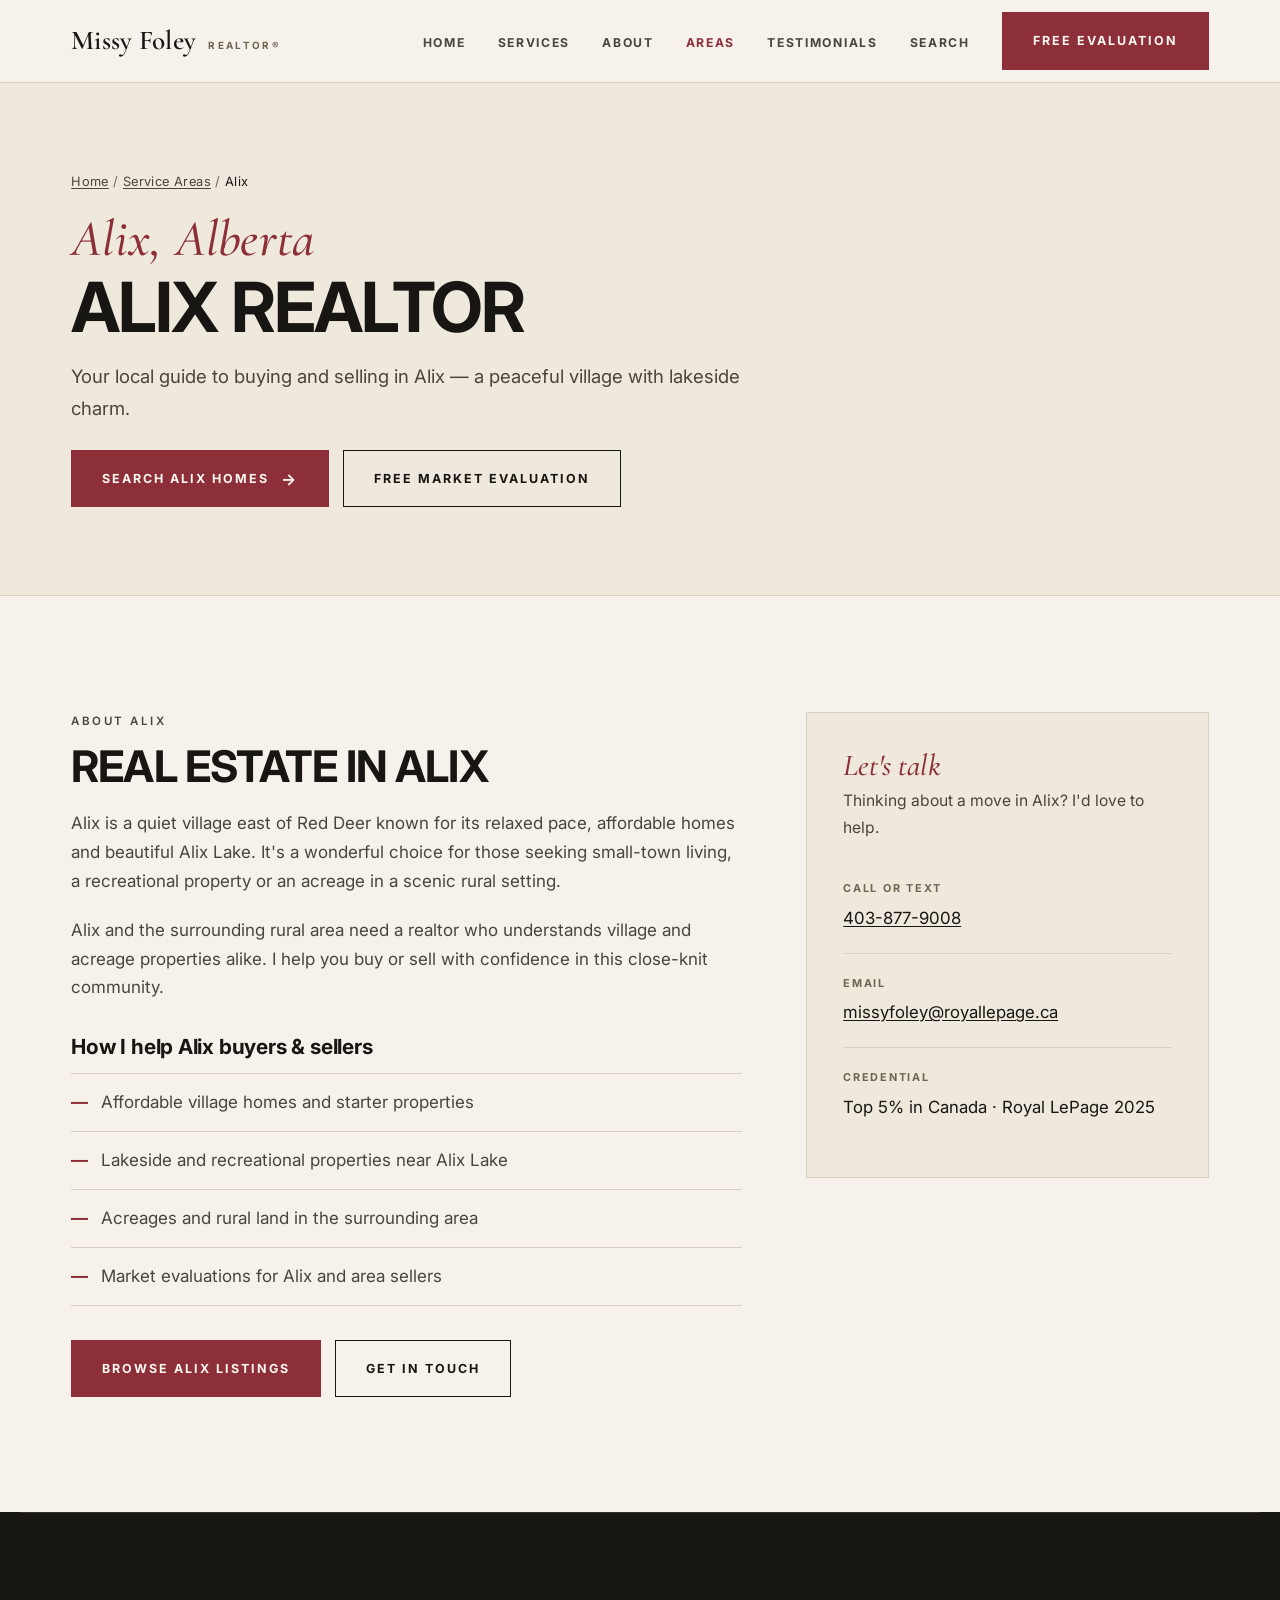
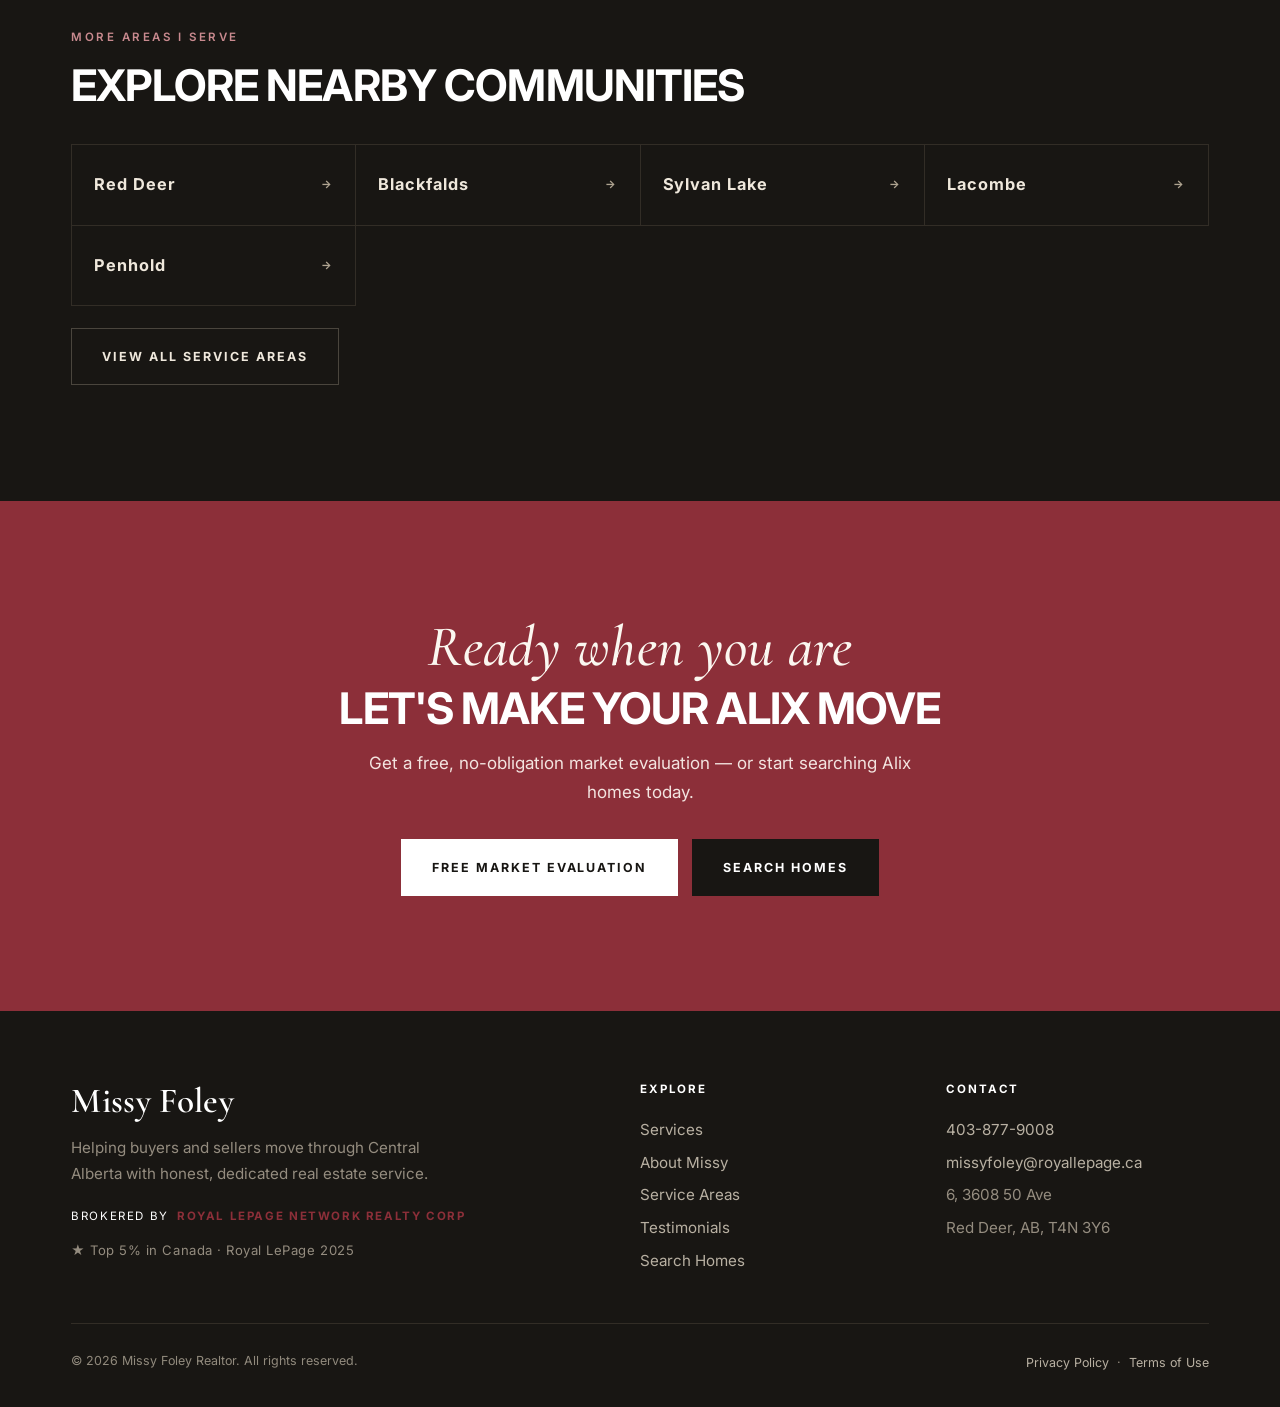
==== commit df53f3ba: "Add files via upload" ====
--- a/alix.html
+++ b/alix.html
@@ -145,7 +145,7 @@
       <div class="footer__brand">
         <span class="brand__script">Missy Foley</span>
         <p>Helping buyers and sellers move through Central Alberta with honest, dedicated real estate service.</p>
-        <div class="footer__lp">Brokered by <b>Royal LePage</b></div>
+        <div class="footer__lp">Brokered by <b>Royal LePage Network Realty Corp</b></div>
         <p style="color:#948c7f;font-size:.82rem;margin-top:10px;letter-spacing:.04em">★ Top 5% in Canada · Royal LePage 2025</p>
       </div>
       <div>
--- a/css/style.css
+++ b/css/style.css
@@ -245,3 +245,6 @@
 .area-tile--more{background:#F0E4E4}
 .area-tile--more:hover{background:#EAD8D8}
 .area-tile--more h3{color:var(--red)}
+
+/* Hero H1 (promoted from the name line) */
+.hero__h1{text-transform:none;letter-spacing:.005em;margin:0 0 4px;font-size:clamp(3rem,6vw,4.8rem)}
